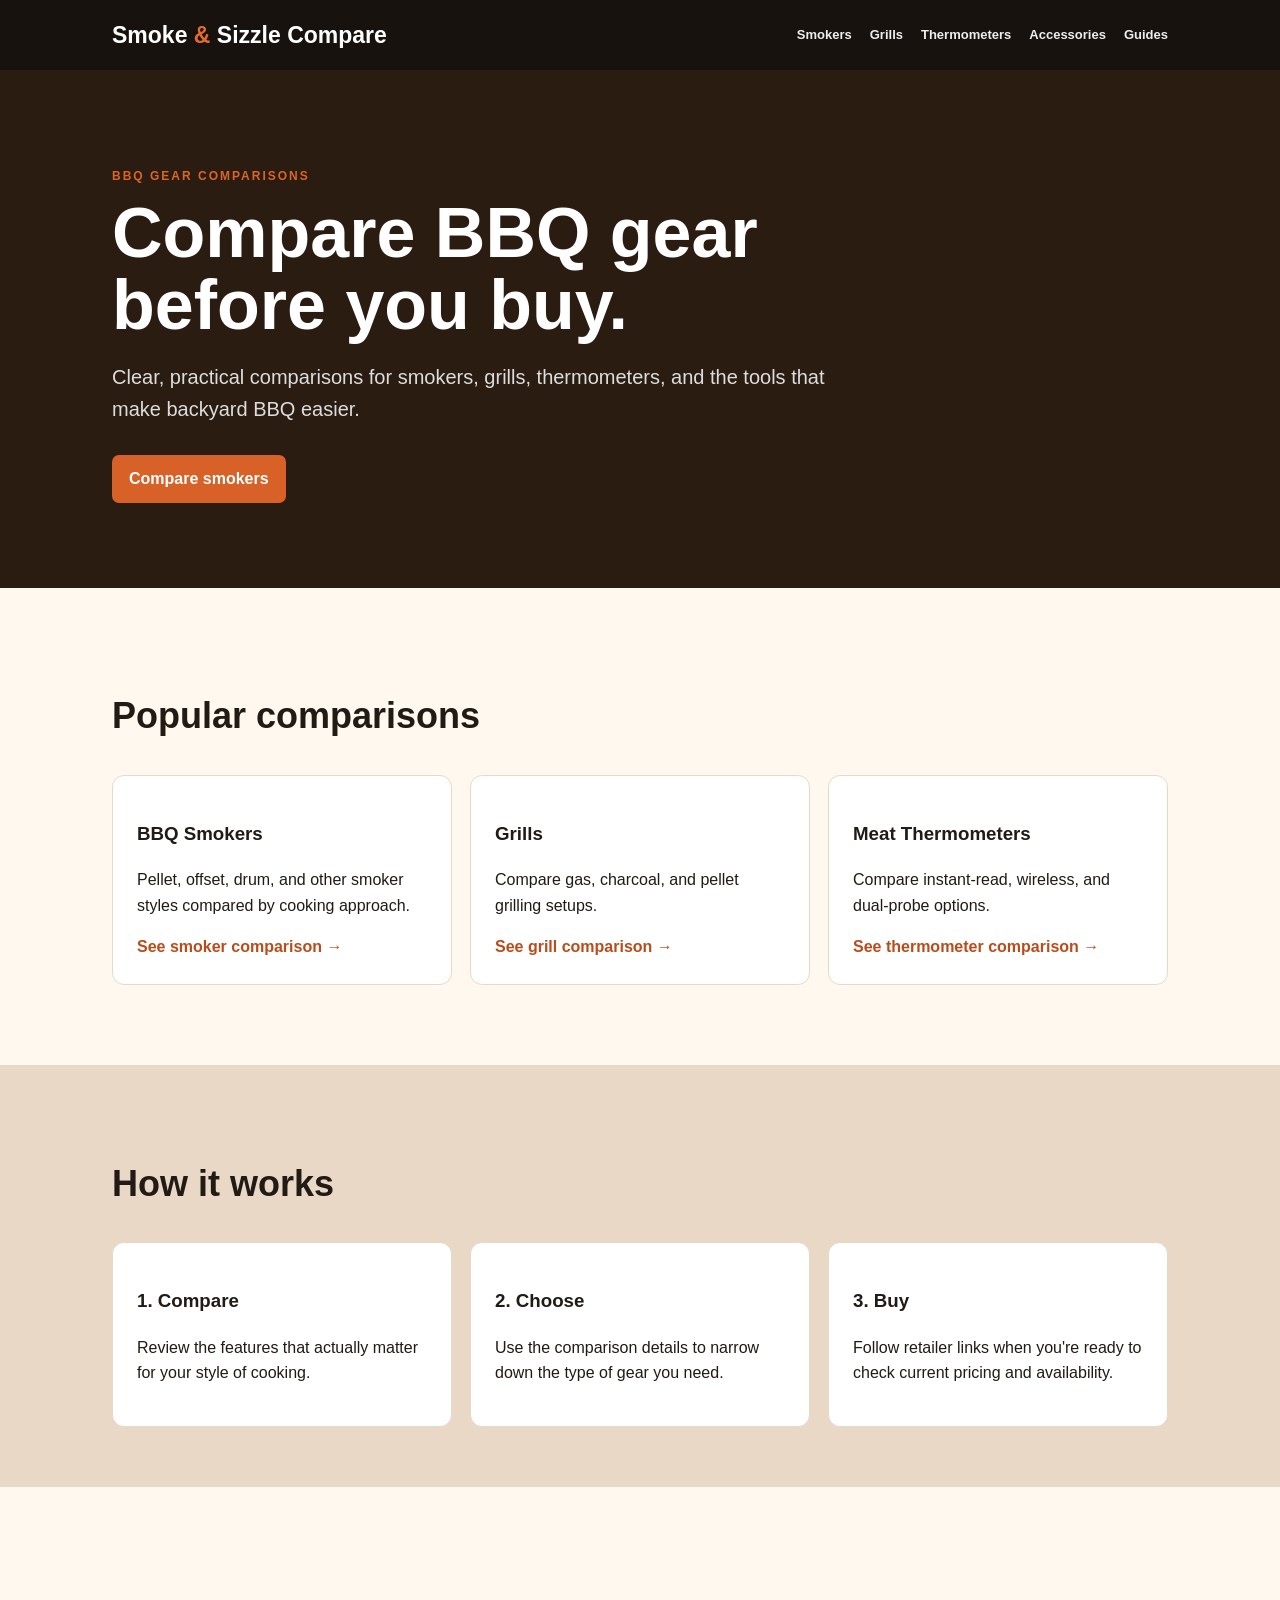
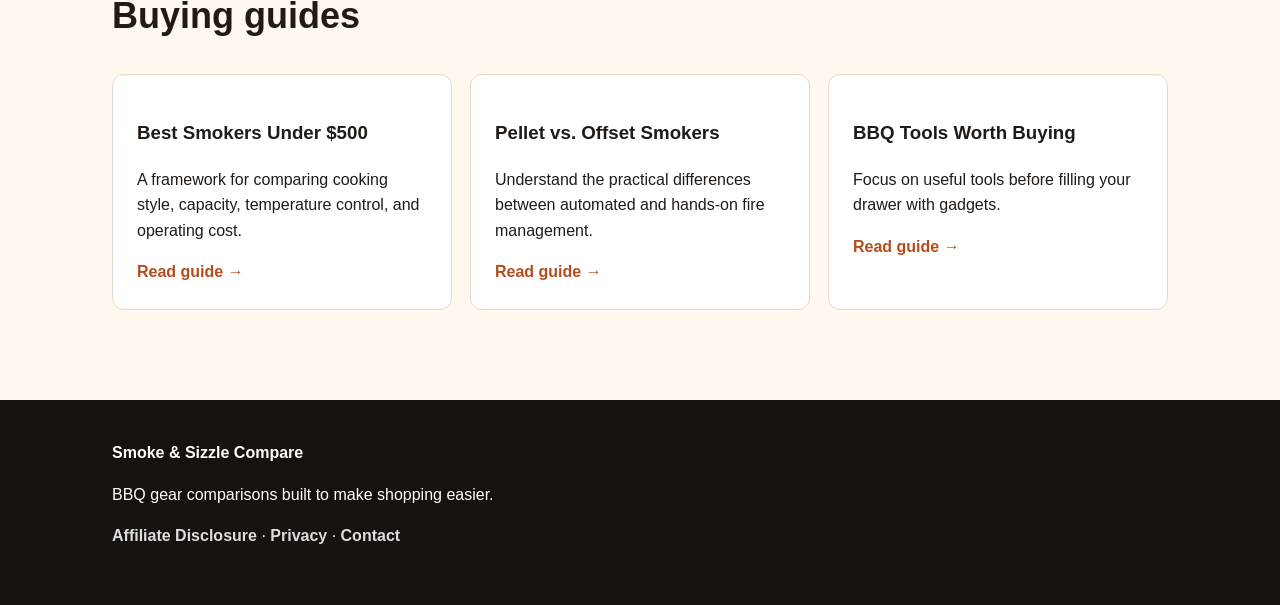
==== index.html @ d40728fe "Add files via upload" ====
<!doctype html><html lang="en"><head><meta charset="utf-8"><meta name="viewport" content="width=device-width,initial-scale=1"><meta name="description" content="Practical BBQ gear comparisons and buying guides."><title>Compare BBQ Gear Before You Buy | Smoke &amp; Sizzle Compare</title><link rel="stylesheet" href="styles.css"></head><body><header><div class="wrap nav"><a class="brand" href="index.html">Smoke <b>&amp;</b> Sizzle <span>Compare</span></a><nav><a href="smokers.html">Smokers</a><a href="grills.html">Grills</a><a href="thermometers.html">Thermometers</a><a href="accessories.html">Accessories</a><a href="guides.html">Guides</a></nav></div></header><main><section class="hero"><div class="wrap"><p class="eyebrow">BBQ GEAR COMPARISONS</p><h1>Compare BBQ gear before you buy.</h1><p>Clear, practical comparisons for smokers, grills, thermometers, and the tools that make backyard BBQ easier.</p><a class="button" href="smokers.html">Compare smokers</a></div></section><section class="section"><div class="wrap"><h2>Popular comparisons</h2><div class="grid"><article><h3>BBQ Smokers</h3><p>Pellet, offset, drum, and other smoker styles compared by cooking approach.</p><a href="smokers.html">See smoker comparison →</a></article><article><h3>Grills</h3><p>Compare gas, charcoal, and pellet grilling setups.</p><a href="grills.html">See grill comparison →</a></article><article><h3>Meat Thermometers</h3><p>Compare instant-read, wireless, and dual-probe options.</p><a href="thermometers.html">See thermometer comparison →</a></article></div></div></section><section class="band"><div class="wrap"><h2>How it works</h2><div class="grid"><article><h3>1. Compare</h3><p>Review the features that actually matter for your style of cooking.</p></article><article><h3>2. Choose</h3><p>Use the comparison details to narrow down the type of gear you need.</p></article><article><h3>3. Buy</h3><p>Follow retailer links when you're ready to check current pricing and availability.</p></article></div></div></section><section class="section"><div class="wrap"><h2>Buying guides</h2><div class="grid"><article><h3>Best Smokers Under $500</h3><p>A framework for comparing cooking style, capacity, temperature control, and operating cost.</p><a href="best-smokers-under-500.html">Read guide →</a></article><article><h3>Pellet vs. Offset Smokers</h3><p>Understand the practical differences between automated and hands-on fire management.</p><a href="pellet-vs-offset.html">Read guide →</a></article><article><h3>BBQ Tools Worth Buying</h3><p>Focus on useful tools before filling your drawer with gadgets.</p><a href="bbq-tools-worth-buying.html">Read guide →</a></article></div></div></section></main><footer><div class="wrap"><strong>Smoke &amp; Sizzle Compare</strong><p>BBQ gear comparisons built to make shopping easier.</p><p><a href="disclosure.html">Affiliate Disclosure</a> · <a href="privacy.html">Privacy</a> · <a href="contact.html">Contact</a></p></div></footer></body></html>
---- styles.css ----
*{box-sizing:border-box}body{margin:0;background:#fff8ef;color:#211a15;font:16px/1.6 Arial,sans-serif}a{color:#b84d1b;font-weight:700;text-decoration:none}.wrap{max-width:1100px;margin:auto;padding:0 22px}header,footer{background:#18120e;color:#fff}.nav{min-height:70px;display:flex;align-items:center;justify-content:space-between}.brand{color:#fff;font-size:23px;font-weight:800}.brand b{color:#e36b2b}.brand small{font-size:9px;letter-spacing:2px;color:#bbb}nav{display:flex;gap:18px;flex-wrap:wrap}nav a{color:#eee;font-size:13px}.hero,.pagehead{background:#2b1c12;color:#fff;padding:85px 0}.hero h1,.pagehead h1{font-size:clamp(42px,7vw,70px);line-height:1.02;max-width:850px;margin:8px 0 20px}.hero p:not(.eyebrow),.pagehead p:not(.eyebrow){font-size:20px;color:#ddd;max-width:720px}.eyebrow{font-size:12px;letter-spacing:2px;font-weight:800;color:#db6428}.button,.buy{display:inline-block;background:#d86127;color:#fff;padding:11px 17px;border-radius:7px;margin-top:10px}.section{padding-top:70px;padding-bottom:30px}h2{font-size:36px}.grid{display:grid;grid-template-columns:repeat(3,1fr);gap:18px}.grid article{background:#fff;border:1px solid #e7d8ca;border-radius:12px;padding:24px}.band{margin-top:50px;background:#ead8c6;padding:60px 0}.tablewrap{overflow:auto;background:#fff;border:1px solid #e7d8ca;border-radius:12px}.tablewrap table{border-collapse:collapse;width:100%;min-width:700px}.tablewrap th,.tablewrap td{padding:16px;text-align:left;border-bottom:1px solid #eee}.tablewrap th{background:#f0e6dc}.notice{background:#fff2df;border-left:4px solid #d86127;padding:15px;margin:20px 0}.articlepage{max-width:820px;padding:65px 22px}.articlepage h1{font-size:50px;line-height:1.05}.articlepage h2{margin-top:40px;font-size:29px}footer{margin-top:60px;padding:40px 0}footer a{color:#ddd}@media(max-width:760px){nav{display:none}.grid{grid-template-columns:1fr}.hero{padding:65px 0}.articlepage h1{font-size:40px}}
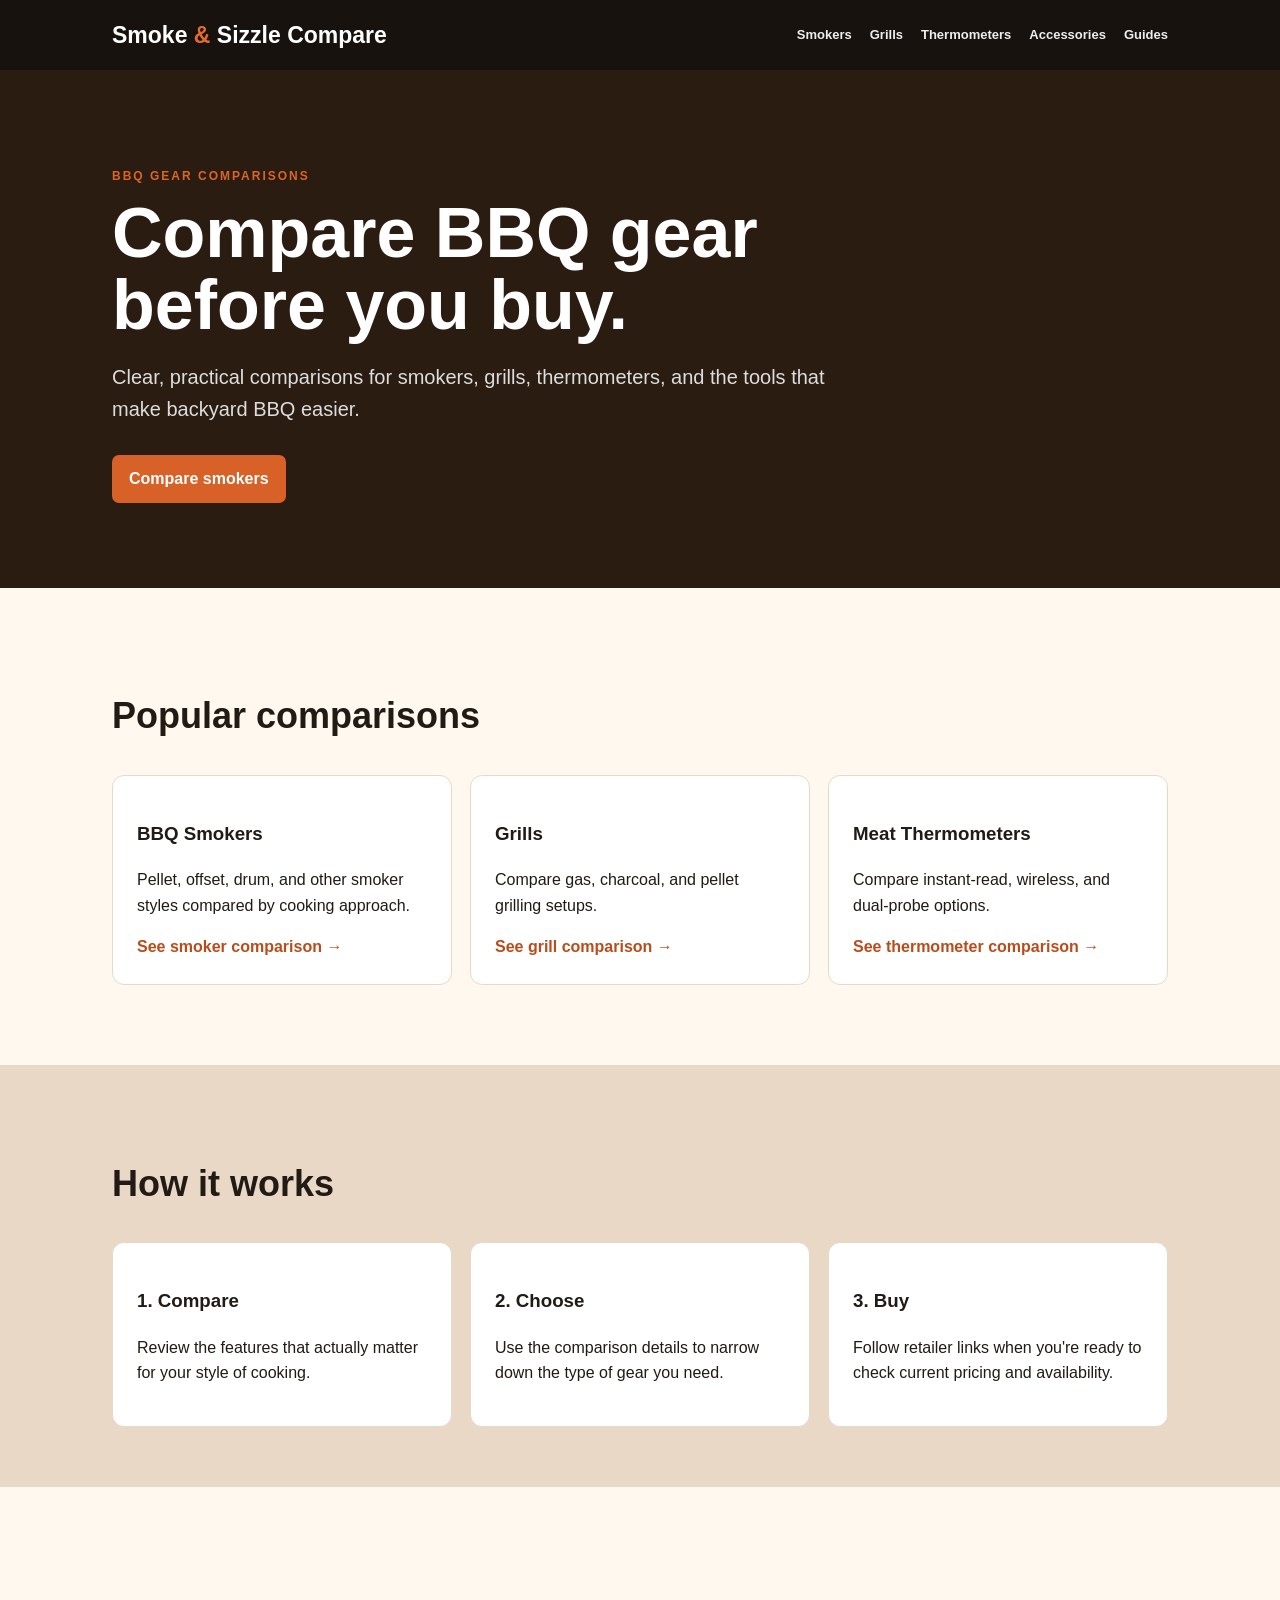
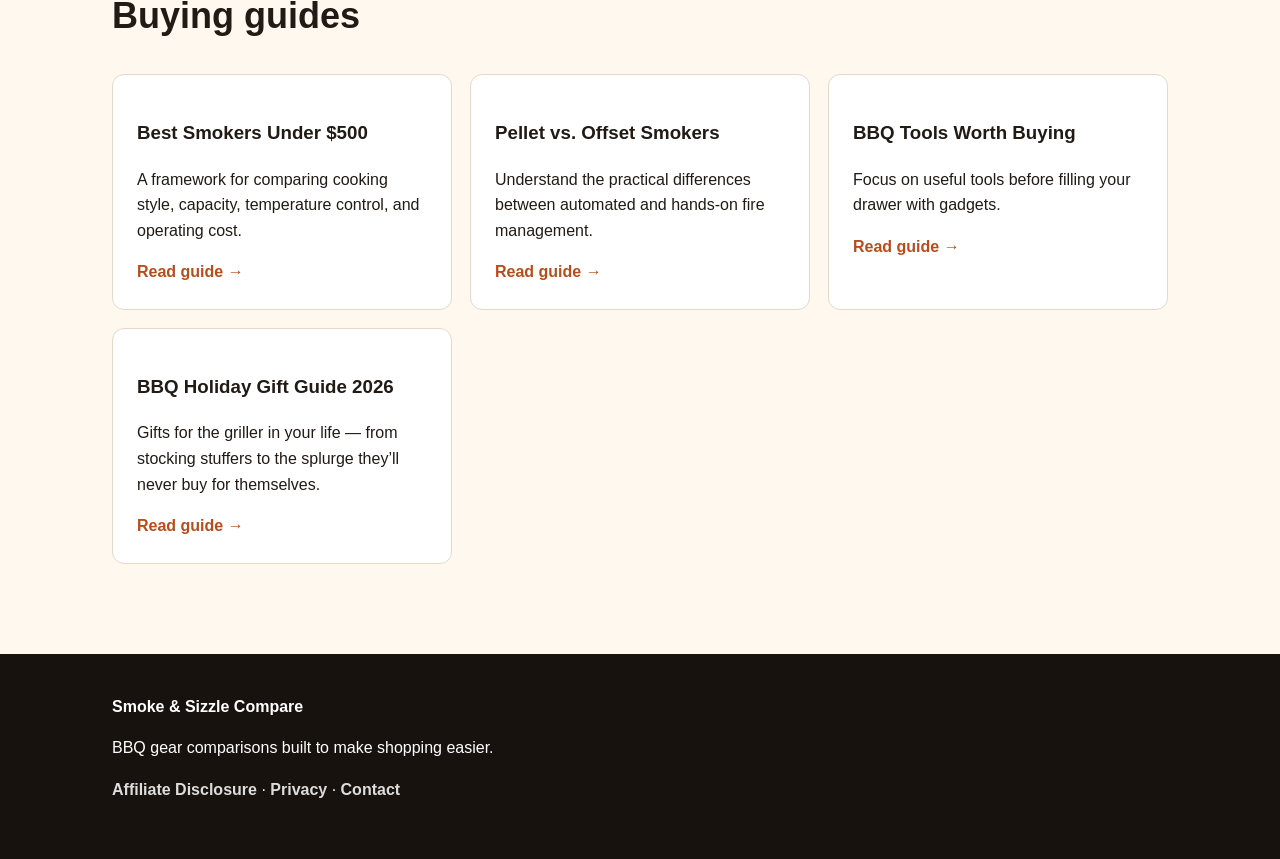
==== commit 15fe0723: "Add holiday gift guide link to homepage" ====
--- a/index.html
+++ b/index.html
@@ -1 +1 @@
-<!doctype html><html lang="en"><head><meta charset="utf-8"><meta name="viewport" content="width=device-width,initial-scale=1"><meta name="description" content="Practical BBQ gear comparisons and buying guides."><title>Compare BBQ Gear Before You Buy | Smoke &amp; Sizzle Compare</title><link rel="stylesheet" href="styles.css"></head><body><header><div class="wrap nav"><a class="brand" href="index.html">Smoke <b>&amp;</b> Sizzle <span>Compare</span></a><nav><a href="smokers.html">Smokers</a><a href="grills.html">Grills</a><a href="thermometers.html">Thermometers</a><a href="accessories.html">Accessories</a><a href="guides.html">Guides</a></nav></div></header><main><section class="hero"><div class="wrap"><p class="eyebrow">BBQ GEAR COMPARISONS</p><h1>Compare BBQ gear before you buy.</h1><p>Clear, practical comparisons for smokers, grills, thermometers, and the tools that make backyard BBQ easier.</p><a class="button" href="smokers.html">Compare smokers</a></div></section><section class="section"><div class="wrap"><h2>Popular comparisons</h2><div class="grid"><article><h3>BBQ Smokers</h3><p>Pellet, offset, drum, and other smoker styles compared by cooking approach.</p><a href="smokers.html">See smoker comparison →</a></article><article><h3>Grills</h3><p>Compare gas, charcoal, and pellet grilling setups.</p><a href="grills.html">See grill comparison →</a></article><article><h3>Meat Thermometers</h3><p>Compare instant-read, wireless, and dual-probe options.</p><a href="thermometers.html">See thermometer comparison →</a></article></div></div></section><section class="band"><div class="wrap"><h2>How it works</h2><div class="grid"><article><h3>1. Compare</h3><p>Review the features that actually matter for your style of cooking.</p></article><article><h3>2. Choose</h3><p>Use the comparison details to narrow down the type of gear you need.</p></article><article><h3>3. Buy</h3><p>Follow retailer links when you're ready to check current pricing and availability.</p></article></div></div></section><section class="section"><div class="wrap"><h2>Buying guides</h2><div class="grid"><article><h3>Best Smokers Under $500</h3><p>A framework for comparing cooking style, capacity, temperature control, and operating cost.</p><a href="best-smokers-under-500.html">Read guide →</a></article><article><h3>Pellet vs. Offset Smokers</h3><p>Understand the practical differences between automated and hands-on fire management.</p><a href="pellet-vs-offset.html">Read guide →</a></article><article><h3>BBQ Tools Worth Buying</h3><p>Focus on useful tools before filling your drawer with gadgets.</p><a href="bbq-tools-worth-buying.html">Read guide →</a></article></div></div></section></main><footer><div class="wrap"><strong>Smoke &amp; Sizzle Compare</strong><p>BBQ gear comparisons built to make shopping easier.</p><p><a href="disclosure.html">Affiliate Disclosure</a> · <a href="privacy.html">Privacy</a> · <a href="contact.html">Contact</a></p></div></footer></body></html>+<!doctype html><html lang="en"><meta name="viewport" content="width=device-width, initial-scale=1"><head> <!-- Google tag (gtag.js) --> <script async src="https://www.googletagmanager.com/gtag/js?id=G-QPDT2M84E2"></script> <script>   window.dataLayer = window.dataLayer || [];   function gtag(){dataLayer.push(arguments);}   gtag('js', new Date());    gtag('config', 'G-QPDT2M84E2'); </script><meta  charset="utf-8"><meta name="viewport" content="width=device-width,initial-scale=1"><meta name="description" content="Practical BBQ gear comparisons and buying guides."><title>Compare BBQ Gear Before You Buy | Smoke &amp; Sizzle Compare</title><link rel="stylesheet" href="styles.css"></head><body><header><div class="wrap nav"><a class="brand" href="index.html">Smoke <b>&amp;</b> Sizzle <span>Compare</span></a><nav><a href="smokers.html">Smokers</a><a href="grills.html">Grills</a><a href="thermometers.html">Thermometers</a><a href="accessories.html">Accessories</a><a href="guides.html">Guides</a></nav></div></header><main><section class="hero"><div class="wrap"><p class="eyebrow">BBQ GEAR COMPARISONS</p><h1>Compare BBQ gear before you buy.</h1><p>Clear, practical comparisons for smokers, grills, thermometers, and the tools that make backyard BBQ easier.</p><a class="button" href="smokers.html">Compare smokers</a></div></section><section class="section"><div class="wrap"><h2>Popular comparisons</h2><div class="grid"><article><h3>BBQ Smokers</h3><p>Pellet, offset, drum, and other smoker styles compared by cooking approach.</p><a href="smokers.html">See smoker comparison →</a></article><article><h3>Grills</h3><p>Compare gas, charcoal, and pellet grilling setups.</p><a href="grills.html">See grill comparison →</a></article><article><h3>Meat Thermometers</h3><p>Compare instant-read, wireless, and dual-probe options.</p><a href="thermometers.html">See thermometer comparison →</a></article></div></div></section><section class="band"><div class="wrap"><h2>How it works</h2><div class="grid"><article><h3>1. Compare</h3><p>Review the features that actually matter for your style of cooking.</p></article><article><h3>2. Choose</h3><p>Use the comparison details to narrow down the type of gear you need.</p></article><article><h3>3. Buy</h3><p>Follow retailer links when you're ready to check current pricing and availability.</p></article></div></div></section><section class="section"><div class="wrap"><h2>Buying guides</h2><div class="grid"><article><h3>Best Smokers Under $500</h3><p>A framework for comparing cooking style, capacity, temperature control, and operating cost.</p><a href="best-smokers-under-500.html">Read guide →</a></article><article><h3>Pellet vs. Offset Smokers</h3><p>Understand the practical differences between automated and hands-on fire management.</p><a href="pellet-vs-offset.html">Read guide →</a></article><article><h3>BBQ Tools Worth Buying</h3><p>Focus on useful tools before filling your drawer with gadgets.</p><a href="bbq-tools-worth-buying.html">Read guide →</a></article><article><h3>BBQ Holiday Gift Guide 2026</h3><p>Gifts for the griller in your life — from stocking stuffers to the splurge they’ll never buy for themselves.</p><a href="holiday-gift-guide.html">Read guide →</a></article></div></div></section></main><footer><div class="wrap"><strong>Smoke &amp; Sizzle Compare</strong><p>BBQ gear comparisons built to make shopping easier.</p><p><a href="disclosure.html">Affiliate Disclosure</a> · <a href="privacy.html">Privacy</a> · <a href="contact.html">Contact</a></p></div></footer></body></html>
--- a/styles.css
+++ b/styles.css
@@ -1 +1 @@
-*{box-sizing:border-box}body{margin:0;background:#fff8ef;color:#211a15;font:16px/1.6 Arial,sans-serif}a{color:#b84d1b;font-weight:700;text-decoration:none}.wrap{max-width:1100px;margin:auto;padding:0 22px}header,footer{background:#18120e;color:#fff}.nav{min-height:70px;display:flex;align-items:center;justify-content:space-between}.brand{color:#fff;font-size:23px;font-weight:800}.brand b{color:#e36b2b}.brand small{font-size:9px;letter-spacing:2px;color:#bbb}nav{display:flex;gap:18px;flex-wrap:wrap}nav a{color:#eee;font-size:13px}.hero,.pagehead{background:#2b1c12;color:#fff;padding:85px 0}.hero h1,.pagehead h1{font-size:clamp(42px,7vw,70px);line-height:1.02;max-width:850px;margin:8px 0 20px}.hero p:not(.eyebrow),.pagehead p:not(.eyebrow){font-size:20px;color:#ddd;max-width:720px}.eyebrow{font-size:12px;letter-spacing:2px;font-weight:800;color:#db6428}.button,.buy{display:inline-block;background:#d86127;color:#fff;padding:11px 17px;border-radius:7px;margin-top:10px}.section{padding-top:70px;padding-bottom:30px}h2{font-size:36px}.grid{display:grid;grid-template-columns:repeat(3,1fr);gap:18px}.grid article{background:#fff;border:1px solid #e7d8ca;border-radius:12px;padding:24px}.band{margin-top:50px;background:#ead8c6;padding:60px 0}.tablewrap{overflow:auto;background:#fff;border:1px solid #e7d8ca;border-radius:12px}.tablewrap table{border-collapse:collapse;width:100%;min-width:700px}.tablewrap th,.tablewrap td{padding:16px;text-align:left;border-bottom:1px solid #eee}.tablewrap th{background:#f0e6dc}.notice{background:#fff2df;border-left:4px solid #d86127;padding:15px;margin:20px 0}.articlepage{max-width:820px;padding:65px 22px}.articlepage h1{font-size:50px;line-height:1.05}.articlepage h2{margin-top:40px;font-size:29px}footer{margin-top:60px;padding:40px 0}footer a{color:#ddd}@media(max-width:760px){nav{display:none}.grid{grid-template-columns:1fr}.hero{padding:65px 0}.articlepage h1{font-size:40px}}
+*{box-sizing:border-box}body{margin:0;background:#fff8ef;color:#211a15;font:16px/1.6 Arial,sans-serif}a{color:#b84d1b;font-weight:700;text-decoration:none}.wrap{max-width:1100px;margin:auto;padding:0 22px}header,footer{background:#18120e;color:#fff}.nav{min-height:70px;display:flex;align-items:center;justify-content:space-between}.brand{color:#fff;font-size:23px;font-weight:800}.brand b{color:#e36b2b}.brand small{font-size:9px;letter-spacing:2px;color:#bbb}nav{display:flex;gap:18px;flex-wrap:wrap}nav a{color:#eee;font-size:13px}.hero,.pagehead{background:#2b1c12;color:#fff;padding:85px 0}.hero h1,.pagehead h1{font-size:clamp(42px,7vw,70px);line-height:1.02;max-width:850px;margin:8px 0 20px}.hero p:not(.eyebrow),.pagehead p:not(.eyebrow){font-size:20px;color:#ddd;max-width:720px}.eyebrow{font-size:12px;letter-spacing:2px;font-weight:800;color:#db6428}.button,.buy{display:inline-block;background:#d86127;color:#fff;padding:11px 17px;border-radius:7px;margin-top:10px}.section{padding-top:70px;padding-bottom:30px}h2{font-size:36px}.grid{display:grid;grid-template-columns:repeat(3,1fr);gap:18px}.grid article{background:#fff;border:1px solid #e7d8ca;border-radius:12px;padding:24px}.band{margin-top:50px;background:#ead8c6;padding:60px 0}.tablewrap{overflow:auto;background:#fff;border:1px solid #e7d8ca;border-radius:12px}.tablewrap table{border-collapse:collapse;width:100%;min-width:700px}.tablewrap th,.tablewrap td{padding:16px;text-align:left;border-bottom:1px solid #eee}.tablewrap th{background:#f0e6dc}.notice{background:#fff2df;border-left:4px solid #d86127;padding:15px;margin:20px 0}.articlepage{max-width:820px;padding:65px 22px}.articlepage h1{font-size:50px;line-height:1.05}.articlepage h2{margin-top:40px;font-size:29px}footer{margin-top:60px;padding:40px 0}footer a{color:#ddd}@media(max-width:760px){.nav{flex-wrap:wrap;row-gap:10px;padding:12px 0}nav{display:flex;flex-wrap:wrap;gap:8px 16px}nav a{font-size:13px}.grid{grid-template-columns:1fr}.hero,.pagehead{padding:55px 0}.hero h1,.pagehead h1{font-size:clamp(34px,9vw,46px)}.hero p:not(.eyebrow),.pagehead p:not(.eyebrow){font-size:17px}.section{padding-top:45px}h2{font-size:28px}.tablewrap th,.tablewrap td{padding:12px 10px;font-size:14px}.button,.buy{padding:14px 20px;font-size:16px}.articlepage{padding:40px 22px}.articlepage h1{font-size:36px}.band{padding:40px 0;margin-top:35px}footer{margin-top:40px;padding:30px 0}}
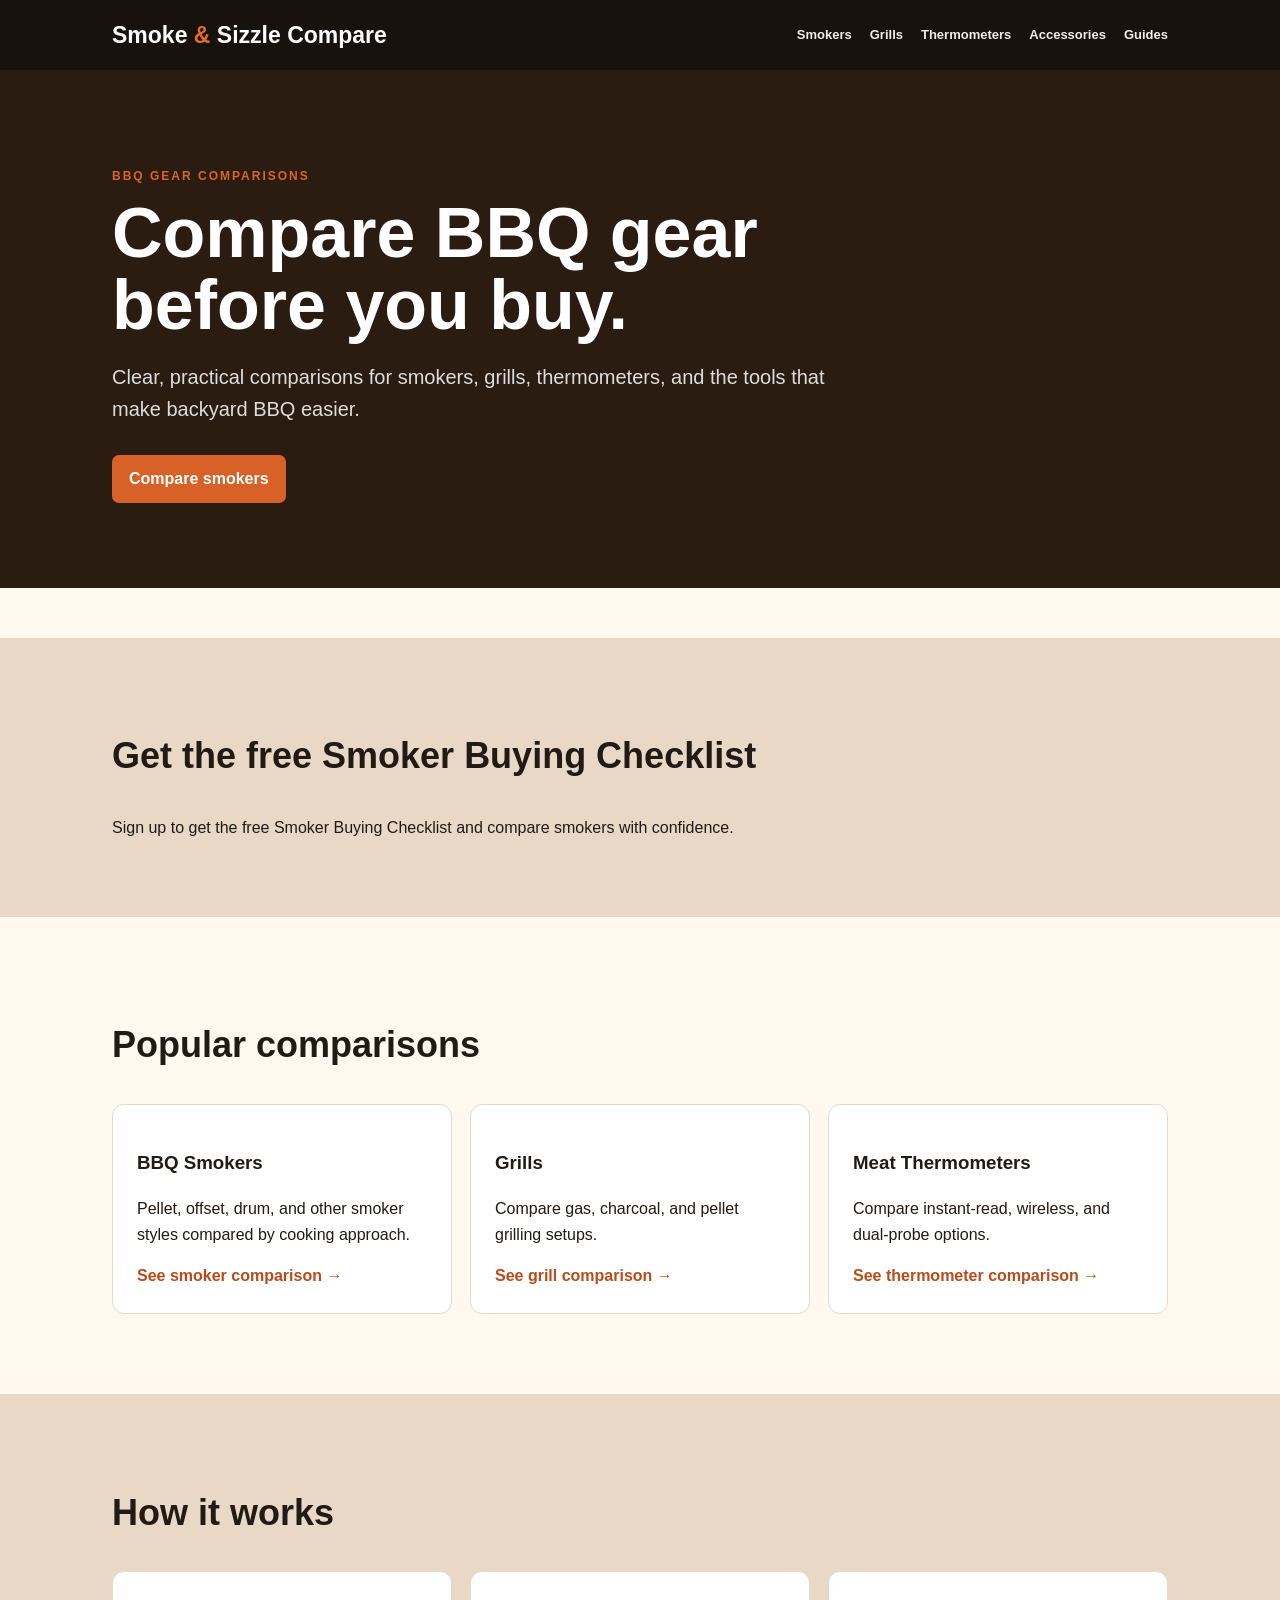
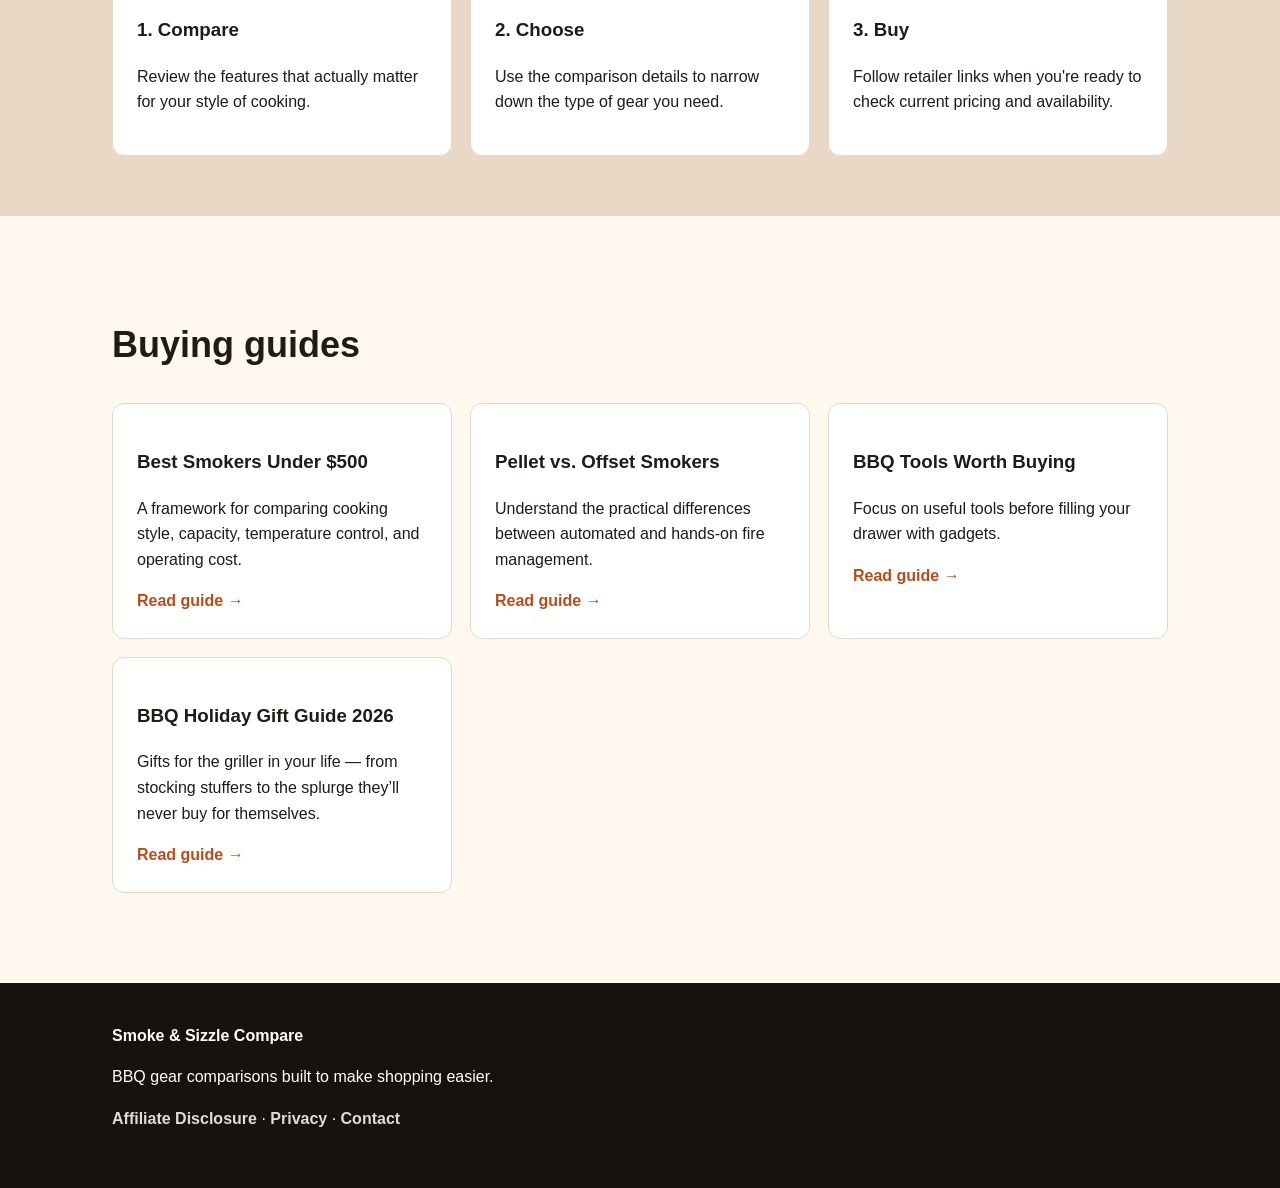
==== commit 14e55118: "Add email signup form to homepage" ====
--- a/index.html
+++ b/index.html
@@ -1 +1 @@
-<!doctype html><html lang="en"><meta name="viewport" content="width=device-width, initial-scale=1"><head> <!-- Google tag (gtag.js) --> <script async src="https://www.googletagmanager.com/gtag/js?id=G-QPDT2M84E2"></script> <script>   window.dataLayer = window.dataLayer || [];   function gtag(){dataLayer.push(arguments);}   gtag('js', new Date());    gtag('config', 'G-QPDT2M84E2'); </script><meta  charset="utf-8"><meta name="viewport" content="width=device-width,initial-scale=1"><meta name="description" content="Practical BBQ gear comparisons and buying guides."><title>Compare BBQ Gear Before You Buy | Smoke &amp; Sizzle Compare</title><link rel="stylesheet" href="styles.css"></head><body><header><div class="wrap nav"><a class="brand" href="index.html">Smoke <b>&amp;</b> Sizzle <span>Compare</span></a><nav><a href="smokers.html">Smokers</a><a href="grills.html">Grills</a><a href="thermometers.html">Thermometers</a><a href="accessories.html">Accessories</a><a href="guides.html">Guides</a></nav></div></header><main><section class="hero"><div class="wrap"><p class="eyebrow">BBQ GEAR COMPARISONS</p><h1>Compare BBQ gear before you buy.</h1><p>Clear, practical comparisons for smokers, grills, thermometers, and the tools that make backyard BBQ easier.</p><a class="button" href="smokers.html">Compare smokers</a></div></section><section class="section"><div class="wrap"><h2>Popular comparisons</h2><div class="grid"><article><h3>BBQ Smokers</h3><p>Pellet, offset, drum, and other smoker styles compared by cooking approach.</p><a href="smokers.html">See smoker comparison →</a></article><article><h3>Grills</h3><p>Compare gas, charcoal, and pellet grilling setups.</p><a href="grills.html">See grill comparison →</a></article><article><h3>Meat Thermometers</h3><p>Compare instant-read, wireless, and dual-probe options.</p><a href="thermometers.html">See thermometer comparison →</a></article></div></div></section><section class="band"><div class="wrap"><h2>How it works</h2><div class="grid"><article><h3>1. Compare</h3><p>Review the features that actually matter for your style of cooking.</p></article><article><h3>2. Choose</h3><p>Use the comparison details to narrow down the type of gear you need.</p></article><article><h3>3. Buy</h3><p>Follow retailer links when you're ready to check current pricing and availability.</p></article></div></div></section><section class="section"><div class="wrap"><h2>Buying guides</h2><div class="grid"><article><h3>Best Smokers Under $500</h3><p>A framework for comparing cooking style, capacity, temperature control, and operating cost.</p><a href="best-smokers-under-500.html">Read guide →</a></article><article><h3>Pellet vs. Offset Smokers</h3><p>Understand the practical differences between automated and hands-on fire management.</p><a href="pellet-vs-offset.html">Read guide →</a></article><article><h3>BBQ Tools Worth Buying</h3><p>Focus on useful tools before filling your drawer with gadgets.</p><a href="bbq-tools-worth-buying.html">Read guide →</a></article><article><h3>BBQ Holiday Gift Guide 2026</h3><p>Gifts for the griller in your life — from stocking stuffers to the splurge they’ll never buy for themselves.</p><a href="holiday-gift-guide.html">Read guide →</a></article></div></div></section></main><footer><div class="wrap"><strong>Smoke &amp; Sizzle Compare</strong><p>BBQ gear comparisons built to make shopping easier.</p><p><a href="disclosure.html">Affiliate Disclosure</a> · <a href="privacy.html">Privacy</a> · <a href="contact.html">Contact</a></p></div></footer></body></html>
+<!doctype html><html lang="en"><meta name="viewport" content="width=device-width, initial-scale=1"><head> <!-- Google tag (gtag.js) --> <script async src="https://www.googletagmanager.com/gtag/js?id=G-QPDT2M84E2"></script> <script>   window.dataLayer = window.dataLayer || [];   function gtag(){dataLayer.push(arguments);}   gtag('js', new Date());    gtag('config', 'G-QPDT2M84E2'); </script><meta  charset="utf-8"><meta name="viewport" content="width=device-width,initial-scale=1"><meta name="description" content="Practical BBQ gear comparisons and buying guides."><title>Compare BBQ Gear Before You Buy | Smoke &amp; Sizzle Compare</title><link rel="stylesheet" href="styles.css"></head><body><header><div class="wrap nav"><a class="brand" href="index.html">Smoke <b>&amp;</b> Sizzle <span>Compare</span></a><nav><a href="smokers.html">Smokers</a><a href="grills.html">Grills</a><a href="thermometers.html">Thermometers</a><a href="accessories.html">Accessories</a><a href="guides.html">Guides</a></nav></div></header><main><section class="hero"><div class="wrap"><p class="eyebrow">BBQ GEAR COMPARISONS</p><h1>Compare BBQ gear before you buy.</h1><p>Clear, practical comparisons for smokers, grills, thermometers, and the tools that make backyard BBQ easier.</p><a class="button" href="smokers.html">Compare smokers</a></div></section><section class="band"><div class="wrap"><h2>Get the free Smoker Buying Checklist</h2><p>Sign up to get the free Smoker Buying Checklist and compare smokers with confidence.</p><script async data-uid="5ece5e7d9d" src="https://smoke-sizzle-compare.kit.com/5ece5e7d9d/index.js"></script></div></section><section class="section"><div class="wrap"><h2>Popular comparisons</h2><div class="grid"><article><h3>BBQ Smokers</h3><p>Pellet, offset, drum, and other smoker styles compared by cooking approach.</p><a href="smokers.html">See smoker comparison →</a></article><article><h3>Grills</h3><p>Compare gas, charcoal, and pellet grilling setups.</p><a href="grills.html">See grill comparison →</a></article><article><h3>Meat Thermometers</h3><p>Compare instant-read, wireless, and dual-probe options.</p><a href="thermometers.html">See thermometer comparison →</a></article></div></div></section><section class="band"><div class="wrap"><h2>How it works</h2><div class="grid"><article><h3>1. Compare</h3><p>Review the features that actually matter for your style of cooking.</p></article><article><h3>2. Choose</h3><p>Use the comparison details to narrow down the type of gear you need.</p></article><article><h3>3. Buy</h3><p>Follow retailer links when you're ready to check current pricing and availability.</p></article></div></div></section><section class="section"><div class="wrap"><h2>Buying guides</h2><div class="grid"><article><h3>Best Smokers Under $500</h3><p>A framework for comparing cooking style, capacity, temperature control, and operating cost.</p><a href="best-smokers-under-500.html">Read guide →</a></article><article><h3>Pellet vs. Offset Smokers</h3><p>Understand the practical differences between automated and hands-on fire management.</p><a href="pellet-vs-offset.html">Read guide →</a></article><article><h3>BBQ Tools Worth Buying</h3><p>Focus on useful tools before filling your drawer with gadgets.</p><a href="bbq-tools-worth-buying.html">Read guide →</a></article><article><h3>BBQ Holiday Gift Guide 2026</h3><p>Gifts for the griller in your life — from stocking stuffers to the splurge they’ll never buy for themselves.</p><a href="holiday-gift-guide.html">Read guide →</a></article></div></div></section></main><footer><div class="wrap"><strong>Smoke &amp; Sizzle Compare</strong><p>BBQ gear comparisons built to make shopping easier.</p><p><a href="disclosure.html">Affiliate Disclosure</a> · <a href="privacy.html">Privacy</a> · <a href="contact.html">Contact</a></p></div></footer></body></html>
